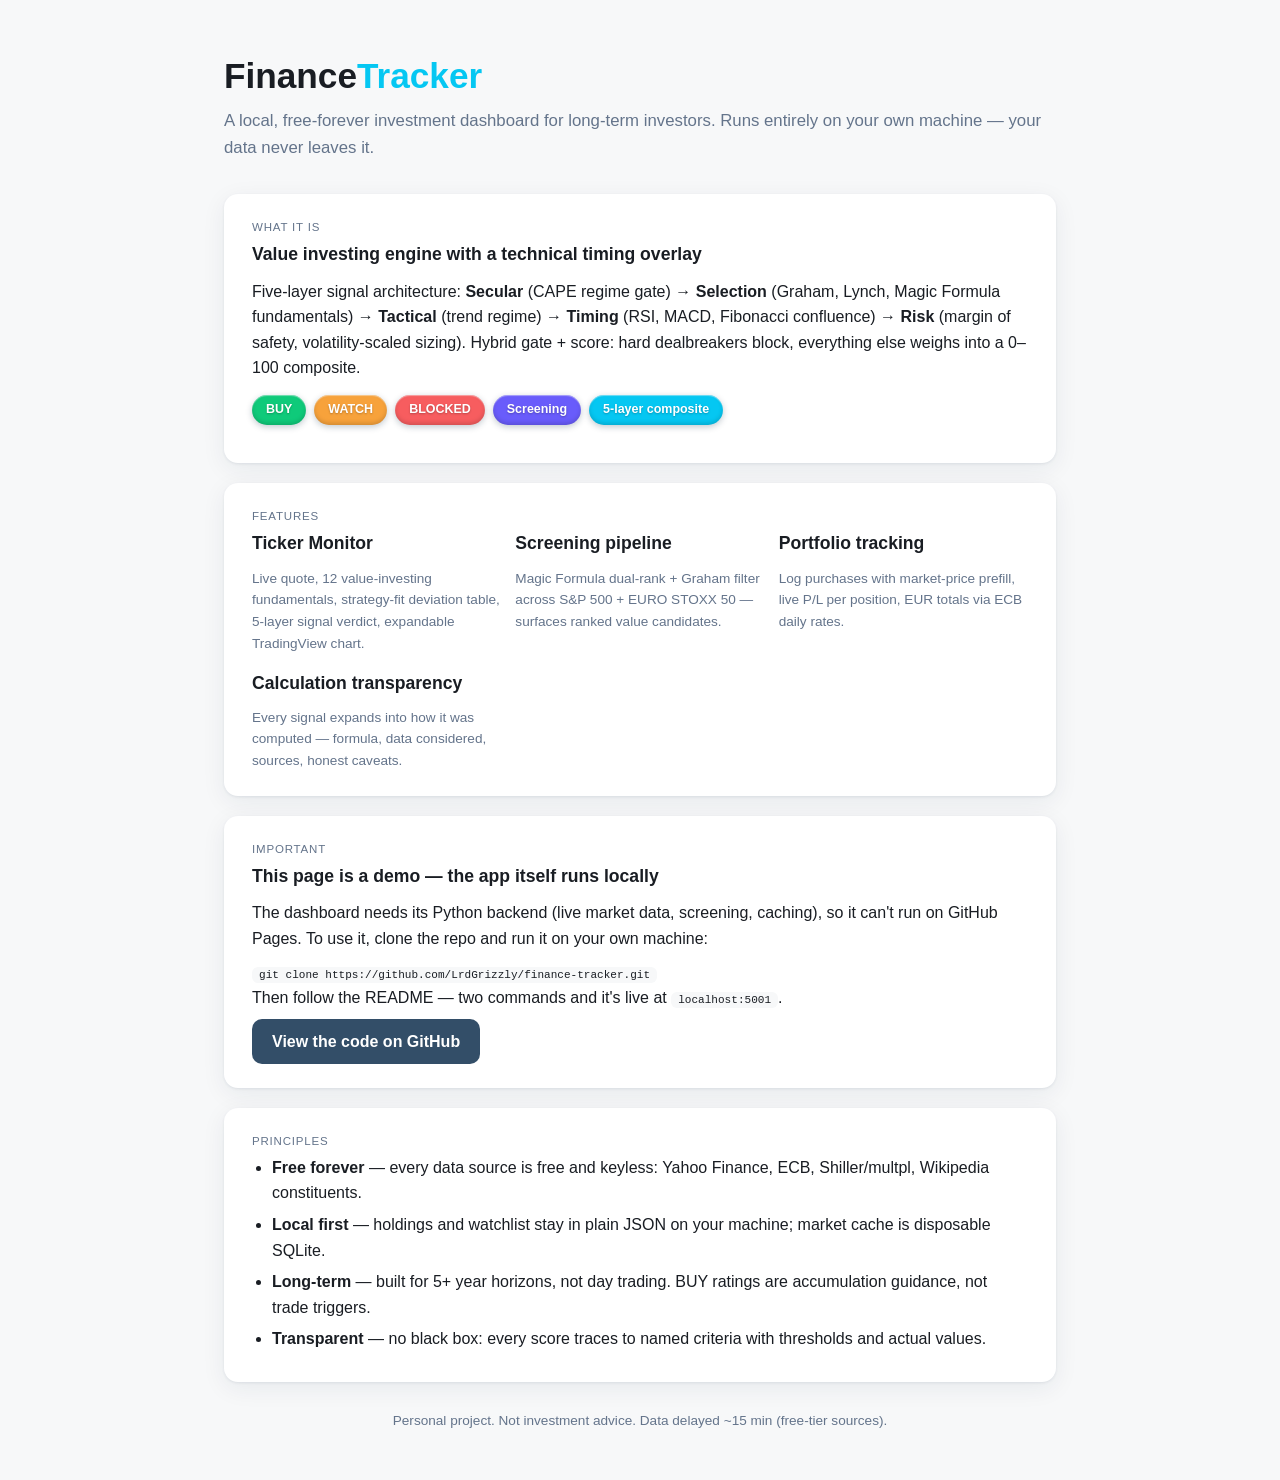
==== docs/index.html @ 64355628 "docs: add static demo/landing page for GitHub Pages Co-Authored-By: Claude Fable 5 <noreply@anthropi" ====
<!DOCTYPE html>
<html lang="en">
<head>
<meta charset="UTF-8">
<meta name="viewport" content="width=device-width, initial-scale=1.0">
<title>Finance Tracker — local, free-forever investment dashboard</title>
<style>
:root {
  --cyan: #05C7F2; --green: #0FCA7A; --orange: #F7A23B;
  --red: #F75D5F; --yellow: #FBC62F; --purple: #695CFB;
  --bg-1: #F0F4F8; --bg-8: #334E68; --bg-9: #243B53; --bg-10: #102A43;
  --n-1: #F7F8F9; --n-2: #E7EAEE; --n-5: #64748B; --n-8: #191D23;
  --surface: #fff; --surface-alt: var(--n-1); --text: var(--n-8);
  --muted: var(--n-5); --border: var(--n-2);
  --radius: 14px;
  --shadow: 0 1px 3px rgba(16,42,67,.08), 0 6px 24px rgba(16,42,67,.07);
}
@media (prefers-color-scheme: dark) {
  :root { --surface: var(--bg-9); --surface-alt: var(--bg-10);
    --text: #fff; --muted: #9FB3C8; --border: var(--bg-8); }
}
* { box-sizing: border-box; margin: 0; padding: 0; }
body { font-family: -apple-system, "Segoe UI", Roboto, sans-serif;
  background: var(--surface-alt); color: var(--text); line-height: 1.6; }
.wrap { max-width: 880px; margin: 0 auto; padding: 48px 24px; }
h1 { font-size: 2.2rem; margin-bottom: 4px; }
h1 span { color: var(--cyan); }
.tagline { color: var(--muted); font-size: 1.05rem; margin-bottom: 32px; }
.card { background: var(--surface); border-radius: var(--radius);
  box-shadow: var(--shadow); padding: 24px 28px; margin-bottom: 20px; }
.card h2 { font-size: 1.1rem; margin-bottom: 10px; }
.caption { font-size: .72rem; text-transform: uppercase; letter-spacing: .07em;
  color: var(--muted); margin-bottom: 4px; }
ul { padding-left: 20px; }
li { margin-bottom: 6px; }
.pills { display: flex; flex-wrap: wrap; gap: 8px; margin: 14px 0; }
.pill { padding: 5px 14px; border-radius: 999px; color: #fff;
  font-size: .78rem; font-weight: 700;
  box-shadow: inset 0 1px 1px rgba(255,255,255,.45), inset 0 -2px 4px rgba(0,0,0,.15), 0 2px 6px rgba(16,42,67,.25);
  text-shadow: 0 1px 2px rgba(0,0,0,.25); }
.grid { display: grid; grid-template-columns: repeat(auto-fit, minmax(230px, 1fr)); gap: 14px; }
.note { font-size: .85rem; color: var(--muted); }
a.btn { display: inline-block; margin-top: 8px; padding: 10px 20px;
  background: var(--bg-8); color: #fff; text-decoration: none;
  border-radius: 10px; font-weight: 600; }
code { background: var(--surface-alt); padding: 2px 7px; border-radius: 6px; font-size: .85em; }
</style>
</head>
<body>
<div class="wrap">

  <h1>Finance<span>Tracker</span></h1>
  <p class="tagline">A local, free-forever investment dashboard for long-term investors. Runs entirely on your own machine — your data never leaves it.</p>

  <div class="card">
    <div class="caption">What it is</div>
    <h2>Value investing engine with a technical timing overlay</h2>
    <p>Five-layer signal architecture: <strong>Secular</strong> (CAPE regime gate) →
    <strong>Selection</strong> (Graham, Lynch, Magic Formula fundamentals) →
    <strong>Tactical</strong> (trend regime) → <strong>Timing</strong> (RSI, MACD, Fibonacci confluence) →
    <strong>Risk</strong> (margin of safety, volatility-scaled sizing). Hybrid gate + score: hard
    dealbreakers block, everything else weighs into a 0–100 composite.</p>
    <div class="pills">
      <span class="pill" style="background:var(--green)">BUY</span>
      <span class="pill" style="background:var(--orange)">WATCH</span>
      <span class="pill" style="background:var(--red)">BLOCKED</span>
      <span class="pill" style="background:var(--purple)">Screening</span>
      <span class="pill" style="background:var(--cyan)">5-layer composite</span>
    </div>
  </div>

  <div class="card">
    <div class="caption">Features</div>
    <div class="grid">
      <div><h2>Ticker Monitor</h2><p class="note">Live quote, 12 value-investing fundamentals, strategy-fit deviation table, 5-layer signal verdict, expandable TradingView chart.</p></div>
      <div><h2>Screening pipeline</h2><p class="note">Magic Formula dual-rank + Graham filter across S&amp;P 500 + EURO STOXX 50 — surfaces ranked value candidates.</p></div>
      <div><h2>Portfolio tracking</h2><p class="note">Log purchases with market-price prefill, live P/L per position, EUR totals via ECB daily rates.</p></div>
      <div><h2>Calculation transparency</h2><p class="note">Every signal expands into how it was computed — formula, data considered, sources, honest caveats.</p></div>
    </div>
  </div>

  <div class="card">
    <div class="caption">Important</div>
    <h2>This page is a demo — the app itself runs locally</h2>
    <p>The dashboard needs its Python backend (live market data, screening, caching), so it can't run on GitHub Pages. To use it, clone the repo and run it on your own machine:</p>
    <p style="margin-top:8px;"><code>git clone https://github.com/LrdGrizzly/finance-tracker.git</code></p>
    <p>Then follow the README — two commands and it's live at <code>localhost:5001</code>.</p>
    <a class="btn" href="https://github.com/LrdGrizzly/finance-tracker">View the code on GitHub</a>
  </div>

  <div class="card">
    <div class="caption">Principles</div>
    <ul>
      <li><strong>Free forever</strong> — every data source is free and keyless: Yahoo Finance, ECB, Shiller/multpl, Wikipedia constituents.</li>
      <li><strong>Local first</strong> — holdings and watchlist stay in plain JSON on your machine; market cache is disposable SQLite.</li>
      <li><strong>Long-term</strong> — built for 5+ year horizons, not day trading. BUY ratings are accumulation guidance, not trade triggers.</li>
      <li><strong>Transparent</strong> — no black box: every score traces to named criteria with thresholds and actual values.</li>
    </ul>
  </div>

  <p class="note" style="text-align:center; margin-top:28px;">Personal project. Not investment advice. Data delayed ~15 min (free-tier sources).</p>
</div>
</body>
</html>
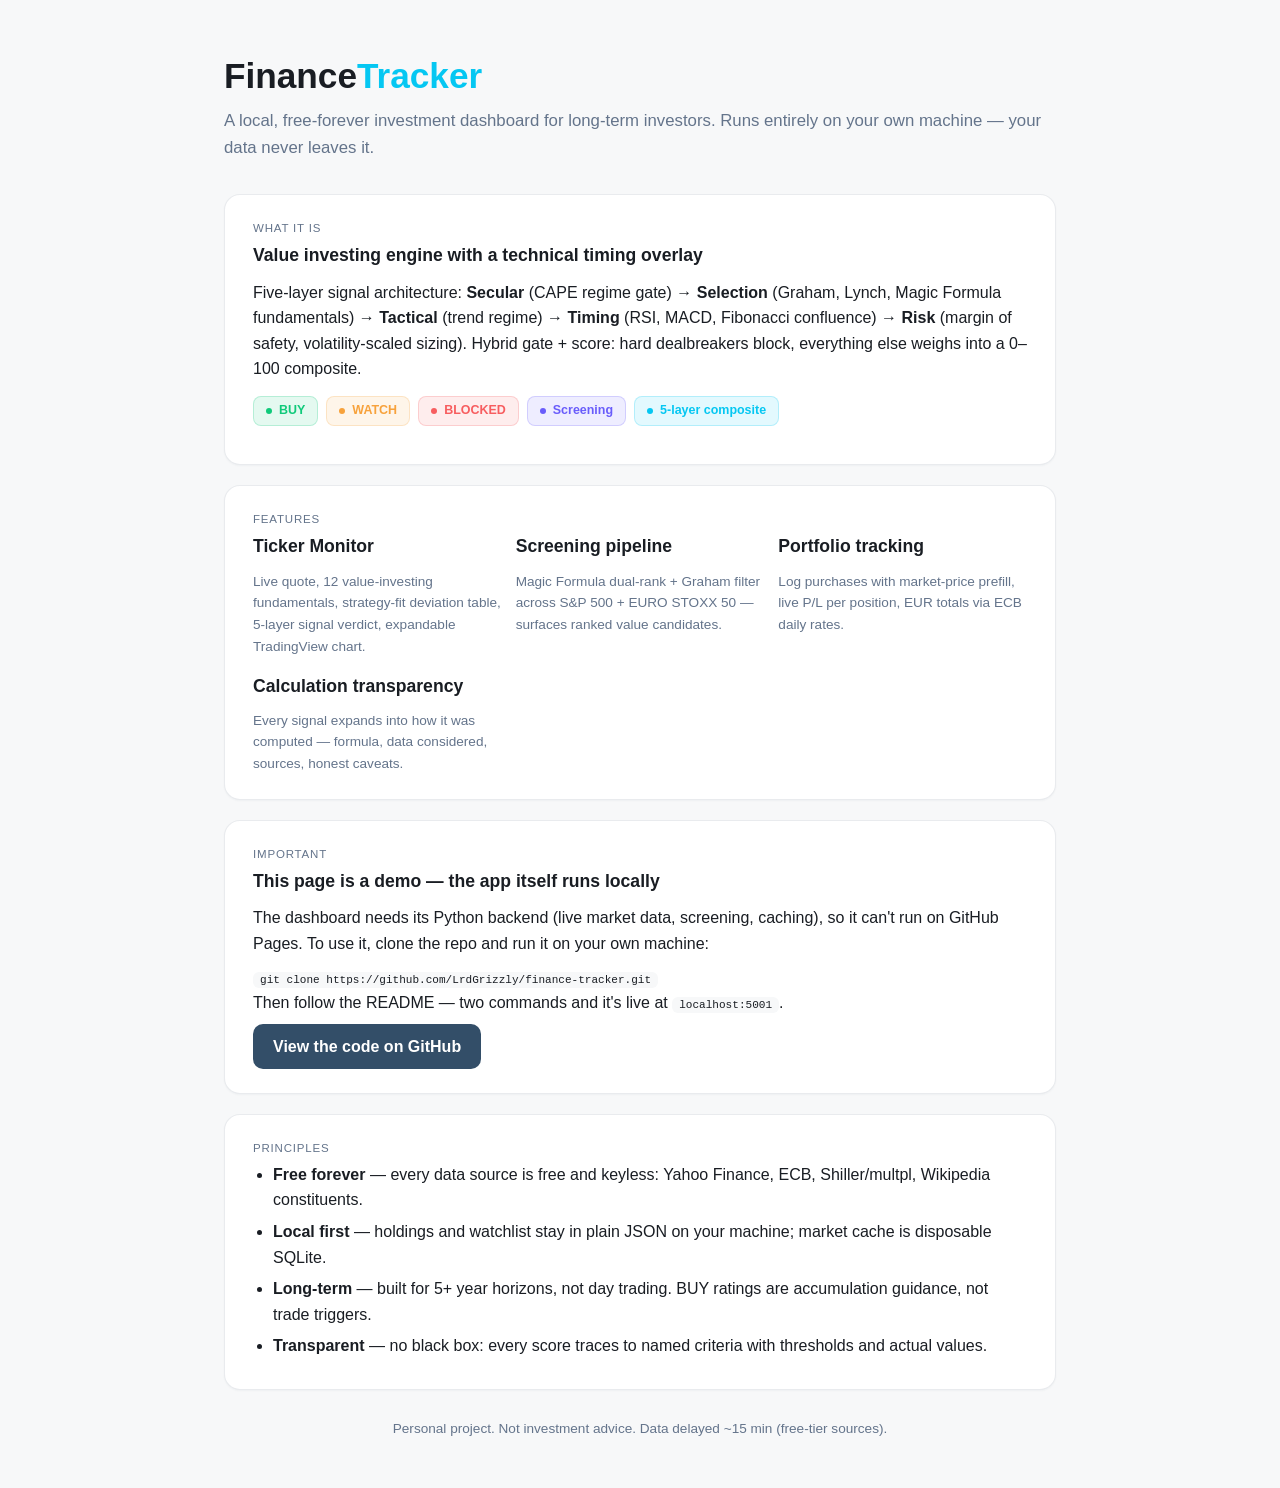
==== commit c5e4280b: "style: modern design system — soft-tinted chips, hairline borders, Inter Replaces glossy skeuomorphi" ====
--- a/docs/index.html
+++ b/docs/index.html
@@ -12,12 +12,14 @@
   --n-1: #F7F8F9; --n-2: #E7EAEE; --n-5: #64748B; --n-8: #191D23;
   --surface: #fff; --surface-alt: var(--n-1); --text: var(--n-8);
   --muted: var(--n-5); --border: var(--n-2);
-  --radius: 14px;
-  --shadow: 0 1px 3px rgba(16,42,67,.08), 0 6px 24px rgba(16,42,67,.07);
+  --radius: 16px;
+  --shadow: 0 1px 2px rgba(16,42,67,.04);
+  --border-c: rgba(16,42,67,.09);
 }
 @media (prefers-color-scheme: dark) {
   :root { --surface: var(--bg-9); --surface-alt: var(--bg-10);
-    --text: #fff; --muted: #9FB3C8; --border: var(--bg-8); }
+    --text: #fff; --muted: #9FB3C8; --border: var(--bg-8);
+    --border-c: rgba(233,239,245,.08); --shadow: none; }
 }
 * { box-sizing: border-box; margin: 0; padding: 0; }
 body { font-family: -apple-system, "Segoe UI", Roboto, sans-serif;
@@ -27,6 +29,7 @@
 h1 span { color: var(--cyan); }
 .tagline { color: var(--muted); font-size: 1.05rem; margin-bottom: 32px; }
 .card { background: var(--surface); border-radius: var(--radius);
+  border: 1px solid var(--border-c);
   box-shadow: var(--shadow); padding: 24px 28px; margin-bottom: 20px; }
 .card h2 { font-size: 1.1rem; margin-bottom: 10px; }
 .caption { font-size: .72rem; text-transform: uppercase; letter-spacing: .07em;
@@ -34,10 +37,12 @@
 ul { padding-left: 20px; }
 li { margin-bottom: 6px; }
 .pills { display: flex; flex-wrap: wrap; gap: 8px; margin: 14px 0; }
-.pill { padding: 5px 14px; border-radius: 999px; color: #fff;
-  font-size: .78rem; font-weight: 700;
-  box-shadow: inset 0 1px 1px rgba(255,255,255,.45), inset 0 -2px 4px rgba(0,0,0,.15), 0 2px 6px rgba(16,42,67,.25);
-  text-shadow: 0 1px 2px rgba(0,0,0,.25); }
+.pill { --c: var(--n-5); padding: 4px 12px; border-radius: 8px;
+  color: var(--c); font-size: .78rem; font-weight: 600;
+  background: color-mix(in srgb, var(--c) 11%, transparent);
+  border: 1px solid color-mix(in srgb, var(--c) 22%, transparent);
+  display: inline-flex; align-items: center; gap: 7px; }
+.pill::before { content: ""; width: 6px; height: 6px; border-radius: 50%; background: var(--c); }
 .grid { display: grid; grid-template-columns: repeat(auto-fit, minmax(230px, 1fr)); gap: 14px; }
 .note { font-size: .85rem; color: var(--muted); }
 a.btn { display: inline-block; margin-top: 8px; padding: 10px 20px;
@@ -61,11 +66,11 @@
     <strong>Risk</strong> (margin of safety, volatility-scaled sizing). Hybrid gate + score: hard
     dealbreakers block, everything else weighs into a 0–100 composite.</p>
     <div class="pills">
-      <span class="pill" style="background:var(--green)">BUY</span>
-      <span class="pill" style="background:var(--orange)">WATCH</span>
-      <span class="pill" style="background:var(--red)">BLOCKED</span>
-      <span class="pill" style="background:var(--purple)">Screening</span>
-      <span class="pill" style="background:var(--cyan)">5-layer composite</span>
+      <span class="pill" style="--c:var(--green)">BUY</span>
+      <span class="pill" style="--c:var(--orange)">WATCH</span>
+      <span class="pill" style="--c:var(--red)">BLOCKED</span>
+      <span class="pill" style="--c:var(--purple)">Screening</span>
+      <span class="pill" style="--c:var(--cyan)">5-layer composite</span>
     </div>
   </div>
 
